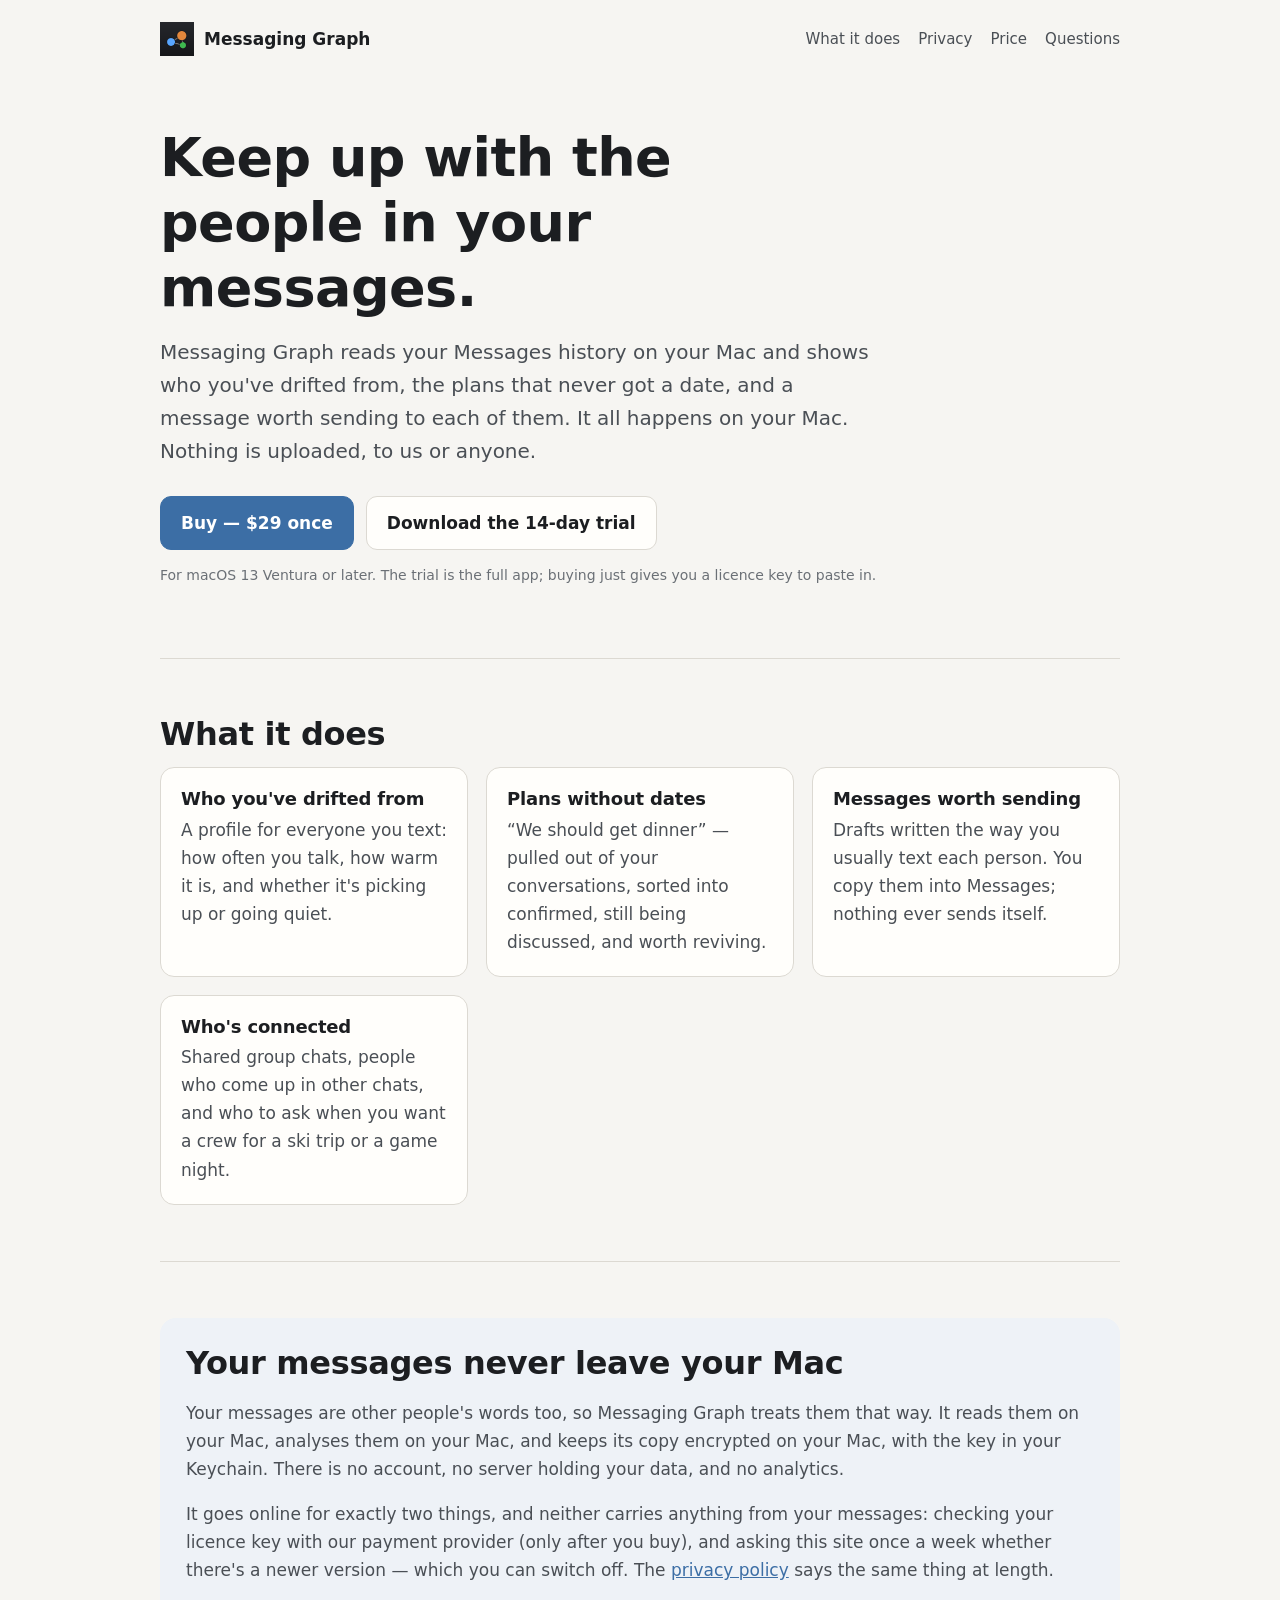
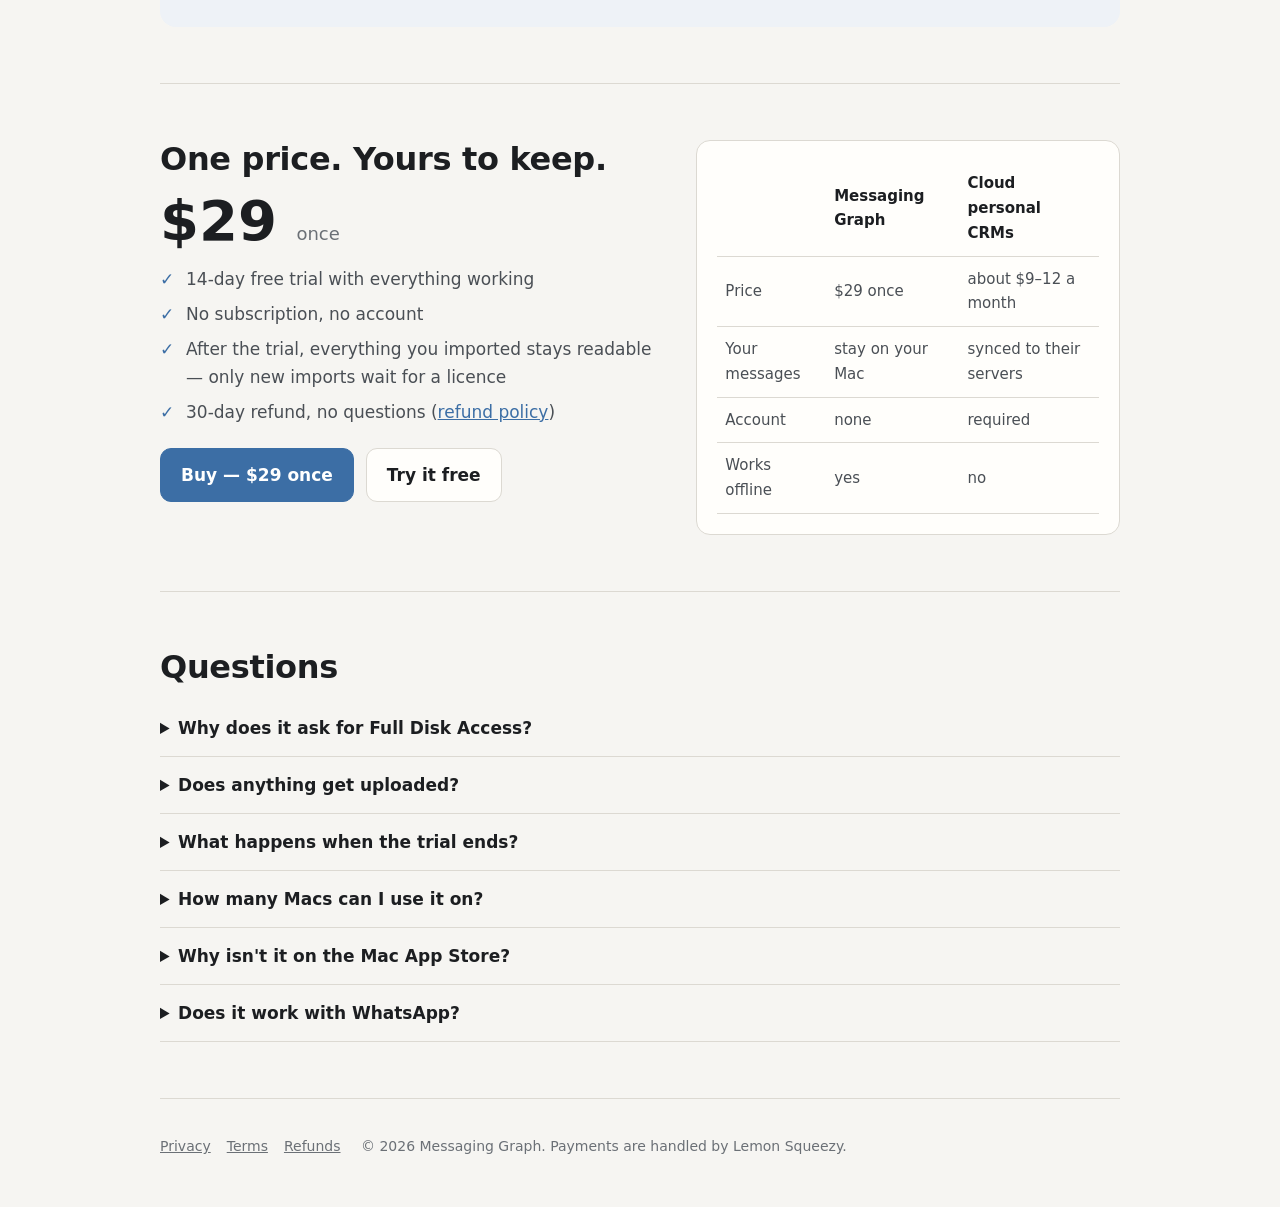
==== site/index.html @ f0155e28 "Sell it directly: a real Mac app, Full Disk Access onboarding and licences - package.sh bundles Pyth" ====
<!doctype html>
<html lang="en">
<head>
<meta charset="utf-8">
<meta name="viewport" content="width=device-width,initial-scale=1">
<title>Messaging Graph — keep up with the people in your messages</title>
<meta name="description" content="A Mac app that reads your Messages history on your Mac and shows who you've drifted from, plans that never got a date, and messages worth sending. Nothing is uploaded. $29 once, 14-day free trial.">
<link rel="icon" href="icon.png">
<link rel="stylesheet" href="site.css">
</head>
<body>
<div class="wrap">
<header class="top">
  <a class="brand" href="./"><img src="icon.png" alt="">Messaging Graph</a>
  <nav class="links" aria-label="Site">
    <a href="#what">What it does</a><a href="#private">Privacy</a>
    <a href="#price">Price</a><a href="#faq">Questions</a>
  </nav>
</header>

<section class="hero">
  <h1>Keep up with the people in your messages.</h1>
  <p class="lede">Messaging Graph reads your Messages history on your Mac and shows who
    you've drifted from, the plans that never got a date, and a message worth sending to
    each of them. It all happens on your Mac. Nothing is uploaded, to us or anyone.</p>
  <div class="cta" id="download">
    <a class="btn primary" href="https://REPLACE-WITH-YOUR-STORE.lemonsqueezy.com/buy/REPLACE-WITH-VARIANT-ID">Buy — $29 once</a>
    <a class="btn" href="downloads/MessagingGraph-1.1.0.dmg">Download the 14-day trial</a>
  </div>
  <p class="small">For macOS 13 Ventura or later. The trial is the full app; buying just
    gives you a licence key to paste in.</p>
</section>

<section id="what">
  <h2>What it does</h2>
  <div class="grid">
    <div class="card"><h3>Who you've drifted from</h3><p>A profile for everyone you text:
      how often you talk, how warm it is, and whether it's picking up or going quiet.</p></div>
    <div class="card"><h3>Plans without dates</h3><p>“We should get dinner” — pulled out of
      your conversations, sorted into confirmed, still being discussed, and worth reviving.</p></div>
    <div class="card"><h3>Messages worth sending</h3><p>Drafts written the way you usually
      text each person. You copy them into Messages; nothing ever sends itself.</p></div>
    <div class="card"><h3>Who's connected</h3><p>Shared group chats, people who come up in
      other chats, and who to ask when you want a crew for a ski trip or a game night.</p></div>
  </div>
</section>

<section id="private">
  <div class="private">
    <h2>Your messages never leave your Mac</h2>
    <p>Your messages are other people's words too, so Messaging Graph treats them that way.
      It reads them on your Mac, analyses them on your Mac, and keeps its copy encrypted on
      your Mac, with the key in your Keychain. There is no account, no server holding your
      data, and no analytics.</p>
    <p>It goes online for exactly two things, and neither carries anything from your
      messages: checking your licence key with our payment provider (only after you buy),
      and asking this site once a week whether there's a newer version — which you can
      switch off. The <a href="privacy.html">privacy policy</a> says the same thing at
      length.</p>
  </div>
</section>

<section id="price">
  <div class="price">
    <div>
      <h2>One price. Yours to keep.</h2>
      <div class="amount">$29 <small>once</small></div>
      <ul class="ticks">
        <li>14-day free trial with everything working</li>
        <li>No subscription, no account</li>
        <li>After the trial, everything you imported stays readable — only new imports
          wait for a licence</li>
        <li>30-day refund, no questions (<a href="refund.html">refund policy</a>)</li>
      </ul>
      <div class="cta">
        <a class="btn primary" href="https://REPLACE-WITH-YOUR-STORE.lemonsqueezy.com/buy/REPLACE-WITH-VARIANT-ID">Buy — $29 once</a>
        <a class="btn" href="downloads/MessagingGraph-1.1.0.dmg">Try it free</a>
      </div>
    </div>
    <div class="card">
      <table class="compare">
        <thead><tr><th></th><th>Messaging Graph</th><th>Cloud personal CRMs</th></tr></thead>
        <tbody>
          <tr><td>Price</td><td>$29 once</td><td>about $9–12 a month</td></tr>
          <tr><td>Your messages</td><td>stay on your Mac</td><td>synced to their servers</td></tr>
          <tr><td>Account</td><td>none</td><td>required</td></tr>
          <tr><td>Works offline</td><td>yes</td><td>no</td></tr>
        </tbody>
      </table>
    </div>
  </div>
</section>

<section id="faq">
  <h2>Questions</h2>
  <details><summary>Why does it ask for Full Disk Access?</summary>
    <p>macOS keeps your Messages history behind Full Disk Access, so no app can read it
      until you allow it. Messaging Graph walks you through switching it on the first time
      it opens. It only reads your messages while it imports them, and you can switch the
      permission back off afterwards — what it imported stays.</p></details>
  <details><summary>Does anything get uploaded?</summary>
    <p>No. Not your messages, not your contacts, not statistics about them. The only things
      that go online are the licence check and the weekly update check, and the app shows
      you both, in full, under Privacy.</p></details>
  <details><summary>What happens when the trial ends?</summary>
    <p>Nothing disappears. Everything you imported stays readable. Importing new messages
      waits until you enter a licence key.</p></details>
  <details><summary>How many Macs can I use it on?</summary>
    <p>Your own Macs, up to two at a time. You can move a licence from one Mac to another
      from the app's Privacy screen.</p></details>
  <details><summary>Why isn't it on the Mac App Store?</summary>
    <p>App Store apps live in a sandbox that can't be given access to your Messages
      history, even with your permission. So it's sold here, signed by its developer and
      checked by Apple, the way many Mac apps are.</p></details>
  <details><summary>Does it work with WhatsApp?</summary>
    <p>Yes, if you use WhatsApp's Mac app. It's imported separately and shown alongside
      your Messages history.</p></details>
</section>

<footer>
  <a href="privacy.html">Privacy</a><a href="terms.html">Terms</a><a href="refund.html">Refunds</a>
  <span>© 2026 Messaging Graph. Payments are handled by Lemon Squeezy.</span>
</footer>
</div>
</body>
</html>
---- site/site.css ----
/* The product site. Same warm neutrals as the app, light and dark. */
:root{color-scheme:light dark;--page:#f6f5f2;--card:#fffefb;--ink:#1c1e21;--text:#4a4f55;
  --faint:#6b7076;--line:#dcd9d2;--accent:#3c6ea5;--accent-ink:#fff;--tint:#eef2f7}
@media (prefers-color-scheme:dark){:root{--page:#191b1f;--card:#1f2228;--ink:#edeff2;
  --text:#b3bac2;--faint:#8d949c;--line:#2f3339;--accent:#7aa9d8;--accent-ink:#10161d;--tint:#1d2530}}
*{box-sizing:border-box}
html{-webkit-text-size-adjust:100%}
body{margin:0;background:var(--page);color:var(--text);
  font:17px/1.65 -apple-system,BlinkMacSystemFont,"Segoe UI",system-ui,sans-serif}
a{color:var(--accent)}
.wrap{max-width:1000px;margin:0 auto;padding:0 20px}
header.top{display:flex;align-items:center;justify-content:space-between;gap:16px;padding:22px 0}
.brand{display:flex;align-items:center;gap:10px;color:var(--ink);font-weight:650;text-decoration:none}
.brand img{width:34px;height:34px}
nav.links{display:flex;gap:18px;font-size:15px}
nav.links a{color:var(--text);text-decoration:none}
nav.links a:hover{color:var(--ink)}
h1,h2,h3{color:var(--ink);line-height:1.2;letter-spacing:-.01em}
h1{font-size:clamp(34px,6vw,54px);margin:40px 0 16px;max-width:15ch}
h2{font-size:clamp(25px,3.6vw,32px);margin:0 0 14px}
h3{font-size:18px;margin:0 0 6px}
.lede{font-size:20px;max-width:56ch;margin:0 0 28px}
.cta{display:flex;gap:12px;flex-wrap:wrap;align-items:center}
.btn{display:inline-block;padding:12px 20px;border-radius:11px;text-decoration:none;font-weight:600;
  border:1px solid var(--line);color:var(--ink);background:var(--card)}
.btn.primary{background:var(--accent);border-color:var(--accent);color:var(--accent-ink)}
.small{font-size:14px;color:var(--faint)}
section{padding:56px 0;border-top:1px solid var(--line)}
section.hero{border-top:0;padding-top:8px}
.grid{display:grid;grid-template-columns:repeat(auto-fit,minmax(230px,1fr));gap:18px}
.card{background:var(--card);border:1px solid var(--line);border-radius:14px;padding:20px}
.card p{margin:0}
.price{display:grid;grid-template-columns:minmax(0,1.2fr) minmax(0,1fr);gap:28px;align-items:start}
.price .amount{font-size:56px;font-weight:700;color:var(--ink);line-height:1}
.price .amount small{font-size:18px;font-weight:500;color:var(--faint)}
ul.ticks{padding:0;margin:16px 0 22px;list-style:none}
ul.ticks li{padding-left:26px;position:relative;margin:7px 0}
ul.ticks li::before{content:"✓";position:absolute;left:0;color:var(--accent);font-weight:700}
.compare{width:100%;border-collapse:collapse;font-size:15px}
.compare th,.compare td{text-align:left;padding:10px 8px;border-bottom:1px solid var(--line)}
.compare th{color:var(--ink)}
.private{background:var(--tint);border-radius:16px;padding:26px}
details{border-bottom:1px solid var(--line);padding:14px 0}
summary{cursor:pointer;color:var(--ink);font-weight:600}
footer{padding:36px 0 48px;border-top:1px solid var(--line);font-size:14px;color:var(--faint)}
footer a{color:var(--faint);margin-right:16px}
.legal{max-width:72ch}
.legal h1{font-size:36px;max-width:none}
.legal h2{font-size:22px;margin-top:34px}
.template{background:var(--tint);border-left:4px solid var(--accent);padding:12px 16px;
  border-radius:8px;font-size:15px}
@media (max-width:720px){
  .price{grid-template-columns:1fr}
  nav.links{display:none}
  .lede{font-size:18px}
}
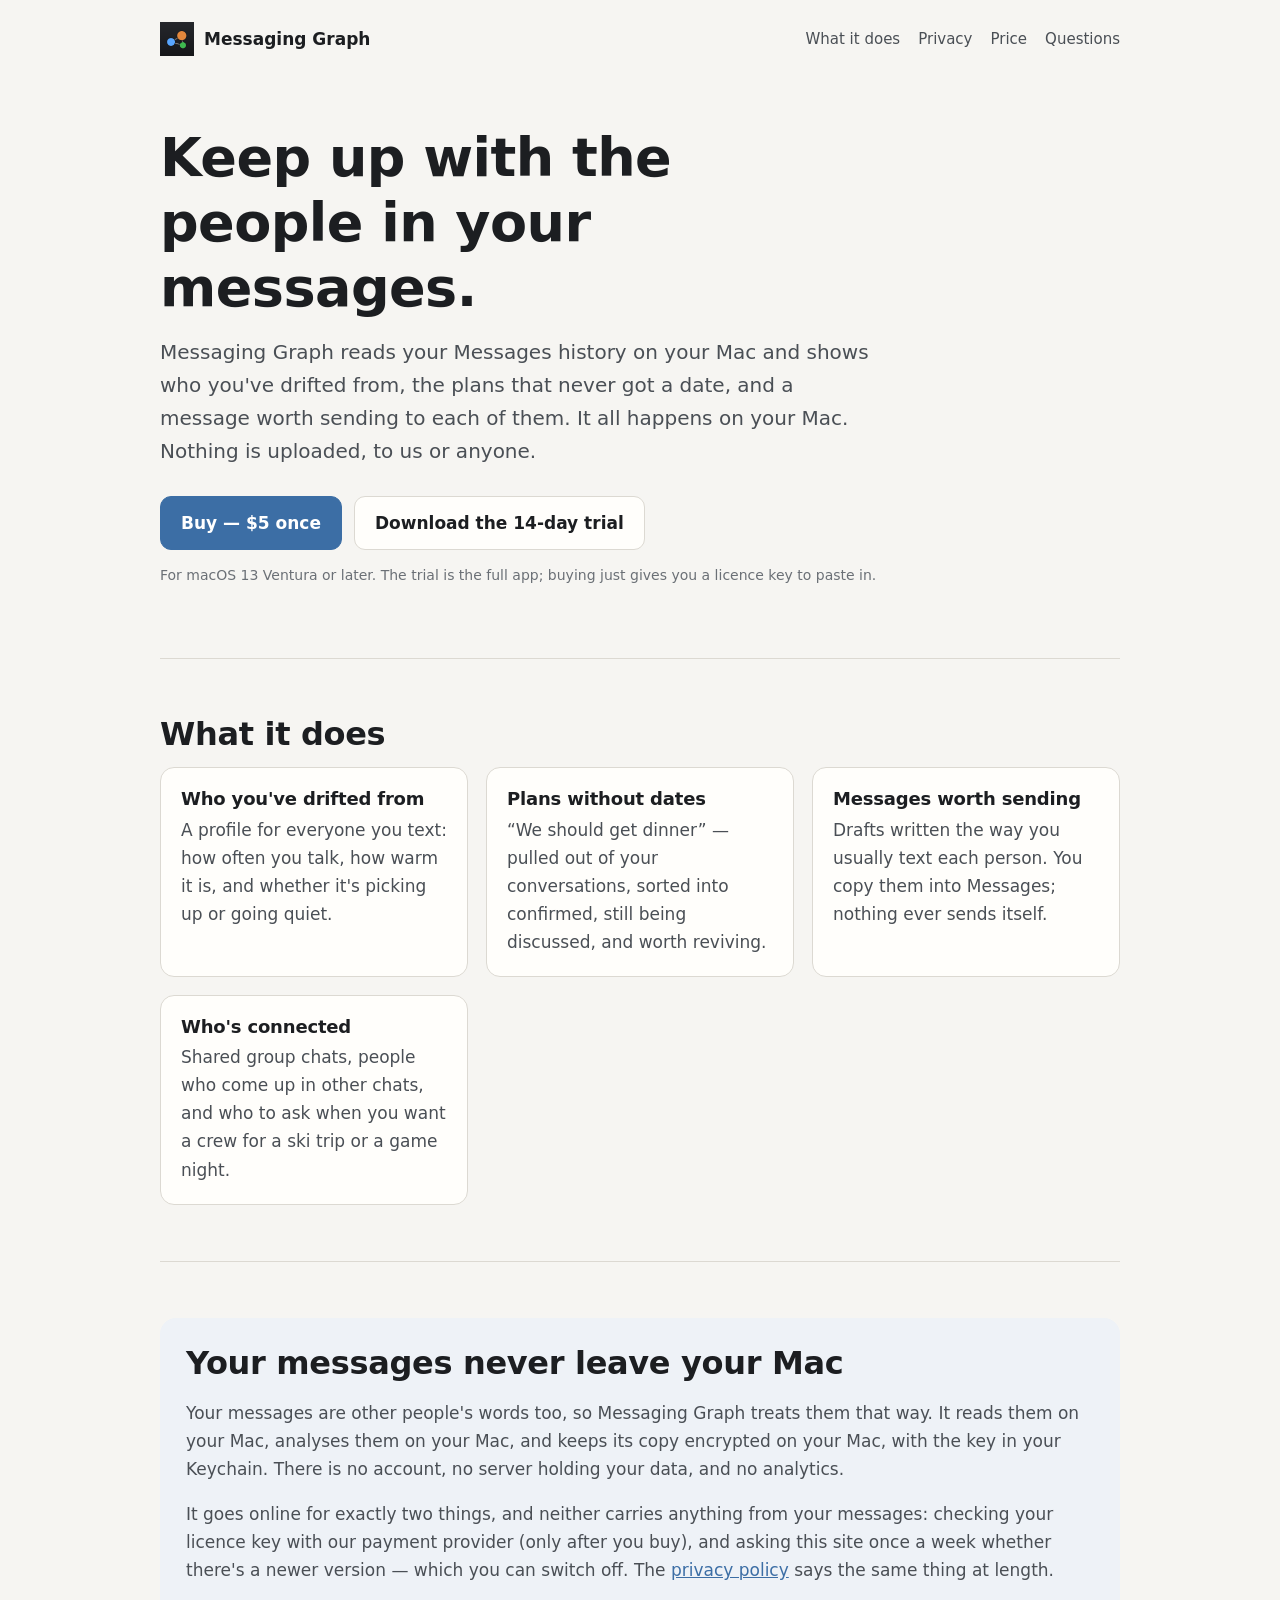
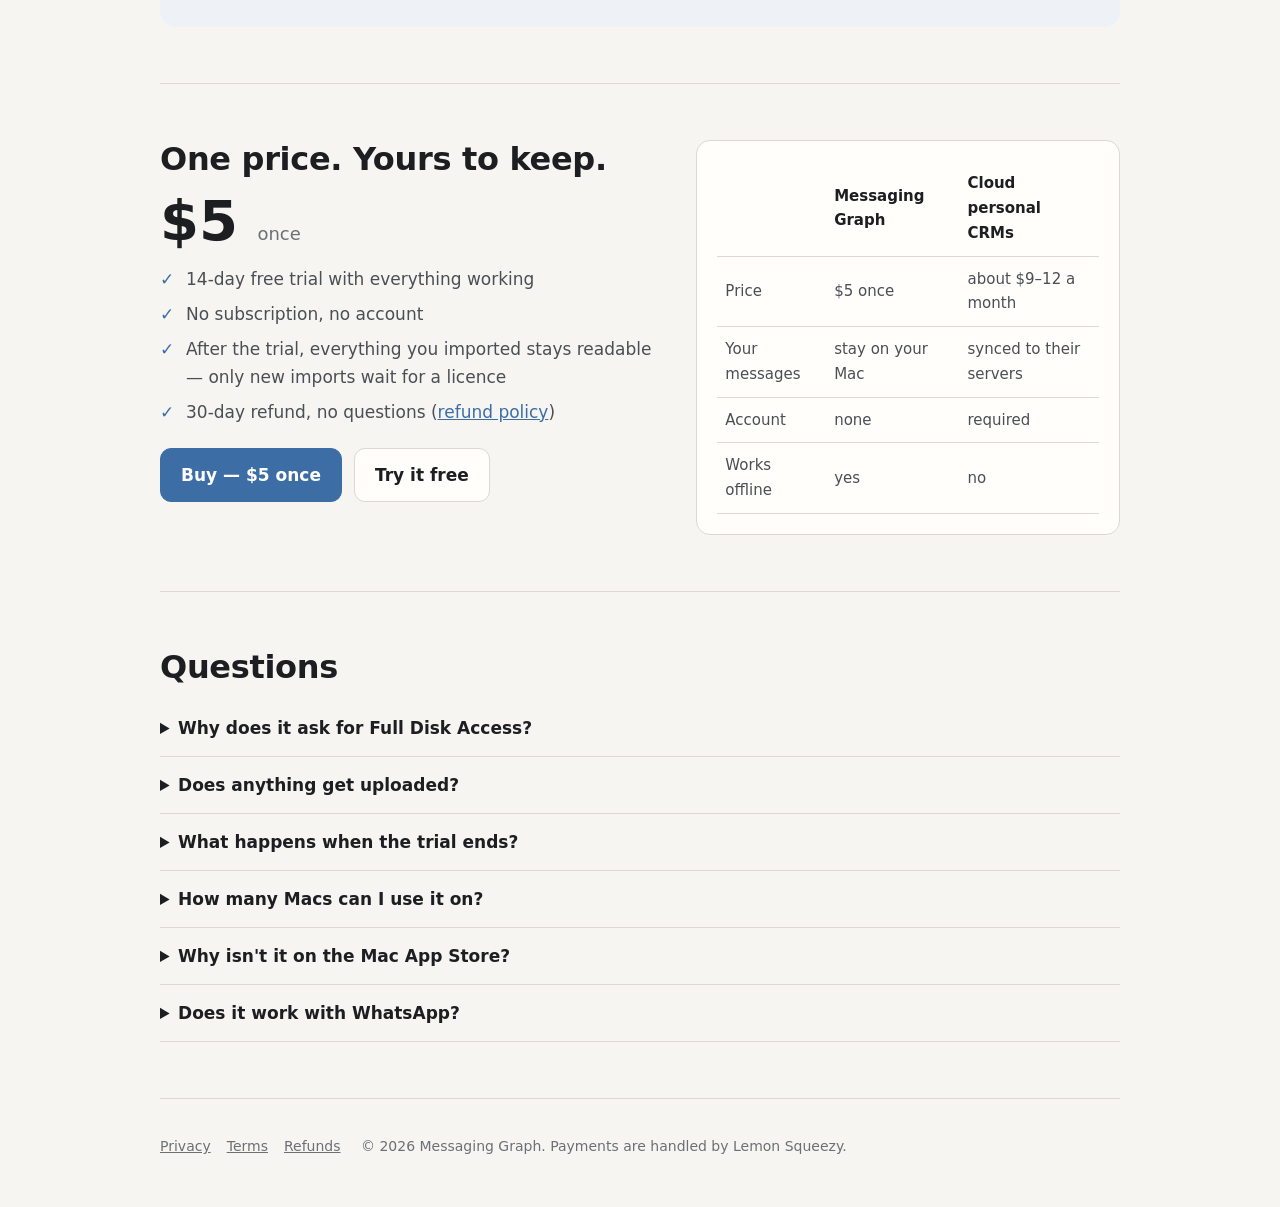
==== commit 259fa385: "Price is $5 once (was $29), set by the owner; it's also sold from the portfolio's Apps you can use" ====
--- a/site/index.html
+++ b/site/index.html
@@ -24,7 +24,7 @@
     you've drifted from, the plans that never got a date, and a message worth sending to
     each of them. It all happens on your Mac. Nothing is uploaded, to us or anyone.</p>
   <div class="cta" id="download">
-    <a class="btn primary" href="https://REPLACE-WITH-YOUR-STORE.lemonsqueezy.com/buy/REPLACE-WITH-VARIANT-ID">Buy — $29 once</a>
+    <a class="btn primary" href="https://REPLACE-WITH-YOUR-STORE.lemonsqueezy.com/buy/REPLACE-WITH-VARIANT-ID">Buy — $5 once</a>
     <a class="btn" href="downloads/MessagingGraph-1.1.0.dmg">Download the 14-day trial</a>
   </div>
   <p class="small">For macOS 13 Ventura or later. The trial is the full app; buying just
@@ -64,7 +64,7 @@
   <div class="price">
     <div>
       <h2>One price. Yours to keep.</h2>
-      <div class="amount">$29 <small>once</small></div>
+      <div class="amount">$5 <small>once</small></div>
       <ul class="ticks">
         <li>14-day free trial with everything working</li>
         <li>No subscription, no account</li>
@@ -73,7 +73,7 @@
         <li>30-day refund, no questions (<a href="refund.html">refund policy</a>)</li>
       </ul>
       <div class="cta">
-        <a class="btn primary" href="https://REPLACE-WITH-YOUR-STORE.lemonsqueezy.com/buy/REPLACE-WITH-VARIANT-ID">Buy — $29 once</a>
+        <a class="btn primary" href="https://REPLACE-WITH-YOUR-STORE.lemonsqueezy.com/buy/REPLACE-WITH-VARIANT-ID">Buy — $5 once</a>
         <a class="btn" href="downloads/MessagingGraph-1.1.0.dmg">Try it free</a>
       </div>
     </div>
@@ -81,7 +81,7 @@
       <table class="compare">
         <thead><tr><th></th><th>Messaging Graph</th><th>Cloud personal CRMs</th></tr></thead>
         <tbody>
-          <tr><td>Price</td><td>$29 once</td><td>about $9–12 a month</td></tr>
+          <tr><td>Price</td><td>$5 once</td><td>about $9–12 a month</td></tr>
           <tr><td>Your messages</td><td>stay on your Mac</td><td>synced to their servers</td></tr>
           <tr><td>Account</td><td>none</td><td>required</td></tr>
           <tr><td>Works offline</td><td>yes</td><td>no</td></tr>
